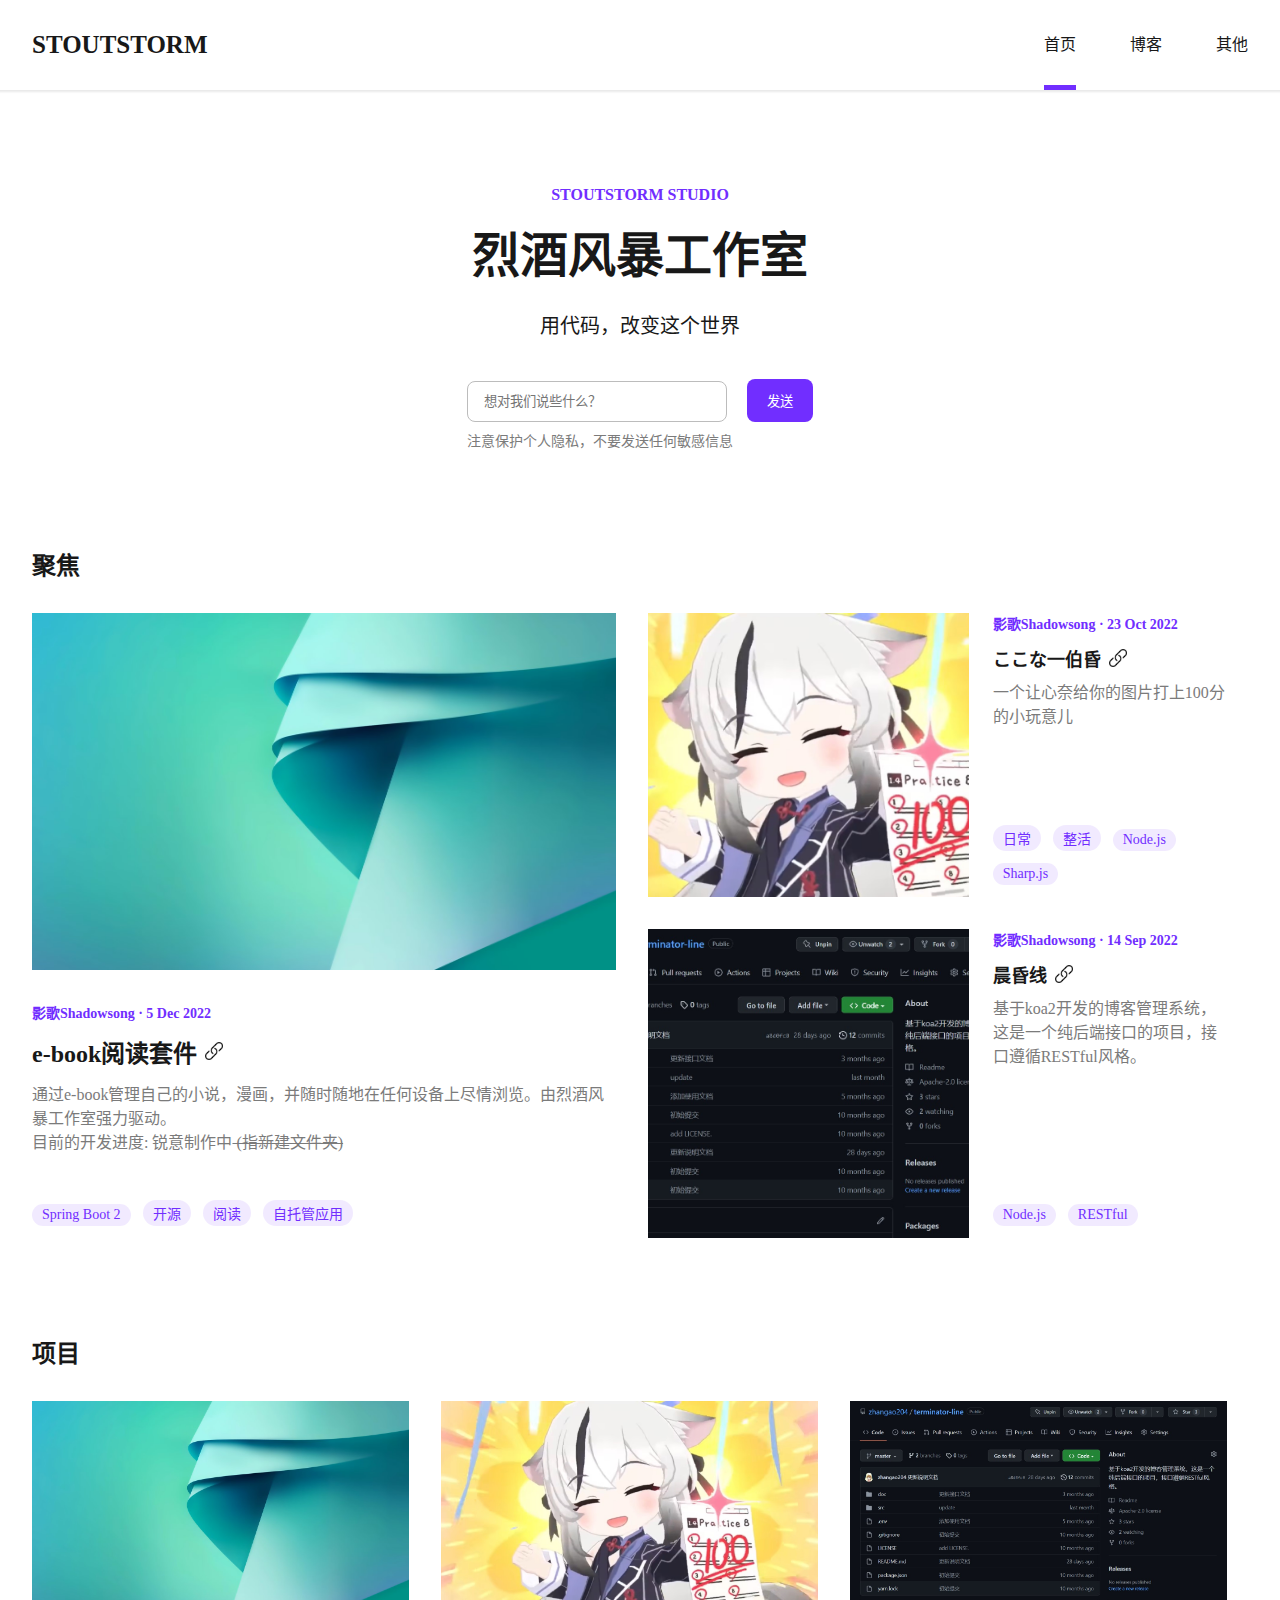
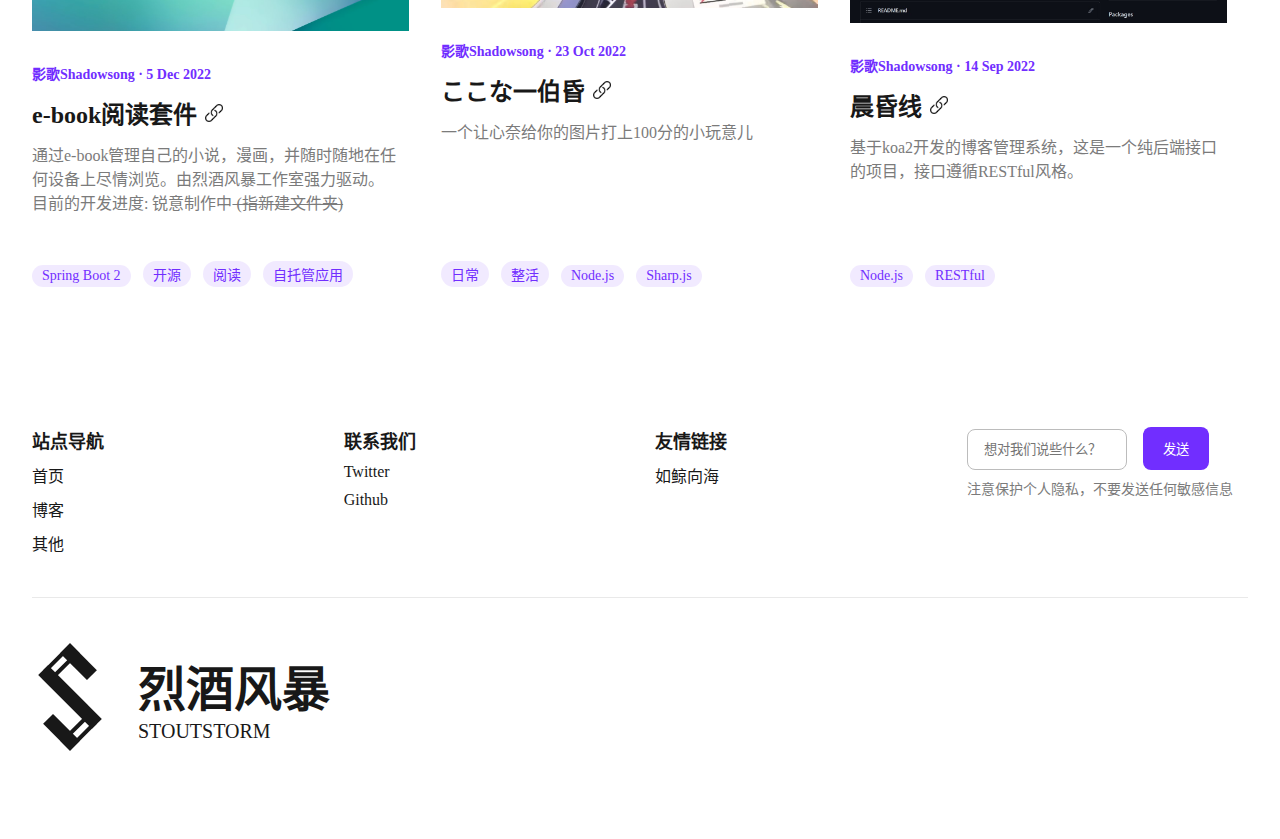
==== index.html @ 9c3f08f2 "修改文案" ====
<!DOCTYPE html>
<html lang="zh-CN">

<head>
    <meta charset="UTF-8">
    <meta http-equiv="X-UA-Compatible" content="IE=edge">
    <meta name="viewport" content="width=device-width, initial-scale=1.0">
    <title>烈酒风暴 | STOUTSTORM</title>
    <link rel="shortcut icon" href="./public/favicon.ico" type="image/x-icon">
    <link rel="stylesheet" href="./css//base.css">
    <link rel="stylesheet" href="./css/indexStyle.css">
    <link rel="stylesheet" href="./css/logo.css">
    <link rel="stylesheet" href="./css/ad.css">
</head>

<body>
    <nav class="nav">
        <div class="nav-content">
            <div class="nav-content-logo">
                STOUTSTORM
            </div>
            <button class="menu-button" onclick="setMenu()"></button>
            <div class="nav-content-menu">
                <a class="nav-content-menu-item active" href="#">首页</a>
                <a class="nav-content-menu-item" href="#">博客</a>
                <a class="nav-content-menu-item" href="#">其他</a>
            </div>
        </div>
    </nav>

    <div class="main-content">
        <div class="head">
            <div class="head-content">
                <h5 class="head-content-part">STOUTSTORM STUDIO</h5>
                <h2 class="head-content-title">烈酒风暴工作室</h2>
                <p class="head-content-summary">
                    用代码，改变这个世界
                </p>
                <div class="head-content-form">
                    <div class="head-content-form-input">
                        <input type="text" placeholder="想对我们说些什么？">
                        <button>发送</button>
                    </div>
                    <p class="head-content-form-tip">
                        注意保护个人隐私，不要发送任何敏感信息
                    </p>
                </div>
            </div>
        </div>

        <div class="moment">
            <h3 class="main-content-title">聚焦</h3>
            <div class="moment-content">
                <div class="moment-content-focus">
                    <div class="moment-content-focus-img img-hover">
                        <img src="./public/images/default.jpg" alt="">
                    </div>
                    <div class="moment-content-focus-date">
                        影歌Shadowsong · 5 Dec 2022
                    </div>
                    <a href="https://github.com/stoutstorm/e-book" target="_blank" class="extra-link">
                        <h4 class="moment-content-focus-title">
                            e-book阅读套件
                        </h4>
                    </a>
                    <p class="moment-content-focus-summary">
                        通过e-book管理自己的小说，漫画，并随时随地在任何设备上尽情浏览。由烈酒风暴工作室强力驱动。
                        <br>
                        目前的开发进度: 锐意制作中<del> (指新建文件夹) </del>
                    </p>
                    <div class="tags">
                        <span class="tag-item">Spring Boot 2</span>
                        <span class="tag-item">开源</span>
                        <span class="tag-item">阅读</span>
                        <span class="tag-item">自托管应用</span>
                    </div>
                </div>

                <div class="moment-content-other">
                    <div class="moment-content-other-img img-hover">
                        <img src="./public/images/focus-2.jpg" alt="">
                    </div>
                    <div class="moment-content-other-info">
                        <div class="moment-content-other-date">
                            影歌Shadowsong · 23 Oct 2022
                        </div>
                        <a href="https://github.com/zhangao204/kokona100" target="_blank" class="extra-link">
                            <h4 class="moment-content-other-title">
                                ここな一伯昏
                            </h4>
                        </a>
                        <p class="moment-content-other-summary">
                            一个让心奈给你的图片打上100分的小玩意儿
                        </p>
                        <div class="tags">
                            <span class="tag-item">日常</span>
                            <span class="tag-item">整活</span>
                            <span class="tag-item">Node.js</span>
                            <span class="tag-item">Sharp.js</span>
                        </div>
                    </div>
                </div>

                <div class="moment-content-other">
                    <div class="moment-content-other-img img-hover">
                        <img src="./public/images/tl.jpg" alt="">
                    </div>
                    <div class="moment-content-other-info">
                        <div class="moment-content-other-date">
                            影歌Shadowsong · 14 Sep 2022
                        </div>
                        <a href="https://github.com/zhangao204/terminator-line" target="_blank" class="extra-link">
                            <h4 class="moment-content-other-title">
                                晨昏线
                            </h4>
                        </a>
                        <p class="moment-content-other-summary">
                            基于koa2开发的博客管理系统，这是一个纯后端接口的项目，接口遵循RESTful风格。
                        </p>
                        <div class="tags">
                            <span class="tag-item">Node.js</span>
                            <span class="tag-item">RESTful</span>
                        </div>
                    </div>
                </div>
            </div>
        </div>

        <!-- PROJECT -->
        <div class="project">
            <h3 class="main-content-title">项目</h3>
            <div class="project-content">
                <div class="project-content-item">
                    <div class="project-content-item-img img-hover">
                        <img src="./public/images/default.jpg" alt="">
                    </div>
                    <div class="project-content-item-date">
                        影歌Shadowsong · 5 Dec 2022
                    </div>
                    <a href="https://github.com/stoutstorm/e-book" target="_blank" class="extra-link">
                        <h4 class="project-content-item-title">
                            e-book阅读套件
                        </h4>
                    </a>
                    <p class="project-content-item-summary">
                        通过e-book管理自己的小说，漫画，并随时随地在任何设备上尽情浏览。由烈酒风暴工作室强力驱动。
                        <br>
                        目前的开发进度: 锐意制作中<del> (指新建文件夹) </del>
                    </p>
                    <div class="tags">
                        <span class="tag-item">Spring Boot 2</span>
                        <span class="tag-item">开源</span>
                        <span class="tag-item">阅读</span>
                        <span class="tag-item">自托管应用</span>
                    </div>
                </div>
                <div class="project-content-item">
                    <div class="project-content-item-img img-hover">
                        <img src="./public/images/focus-2.jpg" alt="">
                    </div>
                    <div class="project-content-item-date">
                        影歌Shadowsong · 23 Oct 2022
                    </div>
                    <a href="https://github.com/zhangao204/kokona100" target="_blank" class="extra-link">
                        <h4 class="project-content-item-title">
                            ここな一伯昏
                        </h4>
                    </a>
                    <p class="project-content-item-summary">
                        一个让心奈给你的图片打上100分的小玩意儿
                    </p>
                    <div class="tags">
                        <span class="tag-item">日常</span>
                        <span class="tag-item">整活</span>
                        <span class="tag-item">Node.js</span>
                        <span class="tag-item">Sharp.js</span>
                    </div>
                </div>
                <div class="project-content-item">
                    <div class="project-content-item-img img-hover">
                        <img src="./public/images/tl.jpg" alt="">
                    </div>
                    <div class="project-content-item-date">
                        影歌Shadowsong · 14 Sep 2022
                    </div>
                    <a href="https://github.com/zhangao204/terminator-line" target="_blank" class="extra-link">
                        <h4 class="project-content-item-title">
                            晨昏线
                        </h4>
                    </a>
                    <p class="project-content-item-summary">
                        基于koa2开发的博客管理系统，这是一个纯后端接口的项目，接口遵循RESTful风格。
                    </p>
                    <div class="tags">
                        <span class="tag-item">Node.js</span>
                        <span class="tag-item">RESTful</span>
                    </div>
                </div>
            </div>
        </div>

        <!-- FOOTER -->
        <div class="footer">
            <div class="footer-content">
                <div class="footer-content-nav">
                    <div class="footer-content-nav-item">
                        <h5 class="footer-content-nav-item-title">站点导航</h5>
                        <a href="#" class="footer-content-nav-item-link">
                            首页
                        </a>
                        <a href="#" class="footer-content-nav-item-link">
                            博客
                        </a>
                        <a href="#" class="footer-content-nav-item-link">
                            其他
                        </a>
                    </div>

                    <div class="footer-content-nav-item">
                        <h5 class="footer-content-nav-item-title">联系我们</h5>
                        <a href="#" class="footer-content-nav-item-link">
                            Twitter
                        </a>
                        <a href="#" class="footer-content-nav-item-link">
                            Github
                        </a>
                    </div>

                    <div class="footer-content-nav-item">
                        <h5 class="footer-content-nav-item-title">友情链接</h5>
                        <a href="https://user.qzone.qq.com/1874550251?source=namecardhoverqzone" target="_blank"
                            class="footer-content-nav-item-link">
                            如鲸向海
                        </a>
                    </div>

                    <div class="footer-content-nav-item">
                        <div class="footer-content-form">
                            <div class="footer-content-form-input">
                                <input type="text" placeholder="想对我们说些什么？">
                                <button>发送</button>
                            </div>
                            <p class="footer-content-form-tip">
                                注意保护个人隐私，不要发送任何敏感信息
                            </p>
                        </div>
                    </div>

                </div>
                <div class="footer-content-line"></div>
                <div class="footer-content-info">
                    <div class="footer-content-info-organization">
                        <div class="stoutstorm-logo">
                            <div class="stoutstorm-logo-part"></div>
                            <div class="stoutstorm-logo-part"></div>
                            <div class="stoutstorm-logo-part"></div>
                            <div class="stoutstorm-logo-part"></div>
                            <div class="stoutstorm-logo-part"></div>
                        </div>
                        <div class="footer-content-info-organization-info">
                            <h3 class="footer-content-info-organization-info-title">烈酒风暴</h3>
                            <p class="footer-content-info-organization-info-title-en">STOUTSTORM</p>
                        </div>
                    </div>
                    <div class="footer-content-info-contact">

                    </div>
                </div>
            </div>
        </div>
    </div>

    <script src="./js/indexJS.js"></script>
</body>

</html>
---- css/base.css ----
:root {
    --nav-background-color: white;

    --main-color: #712EFF;
    --main-color-alpha: rgba(113, 46, 255, 0.1);

    --text-color: #181818;
    --minor-text-color: #7B7B7B;

    --border-color: #BCBCBC;

    --img-background: #D6D6D6;
}

:root {
    /* ===== */
    --L-head-font-size: 48px;
    --S-head-font-size: 20px;
    --L-title-font-size: 24px;
    --M-title-font-size: 18px;
    --M-font-size: 16px;
    --S-font-size: 14px;

    /* ===== */
    --page-max-width: 1280px;
    --L-box-distances: 96px;
    --M-box-distances: 32px;
    --S-box-distances: 8px;
}

* {
    margin: 0;
    padding: 0;
    box-sizing: border-box;
}

a {
    display: inline-block;
    text-decoration: none;
    color: var(--text-color);
}

.active {
    border-bottom: 5px solid var(--main-color);
}

.main-content {
    margin: auto;
    max-width: var(--page-max-width);
    padding: 0 var(--M-box-distances);
}

.main-content-title {
    color: var(--text-color);
    font-size: var(--L-title-font-size);
    margin-bottom: var(--M-box-distances);
}

.main-content>div {
    margin-bottom: var(--L-box-distances);
}

@media screen and (max-width: 600px) {
    :root {
        /* ===== */
        --L-head-font-size: 34px;
        --S-head-font-size: 18px;
        --L-title-font-size: 20px;
        --M-title-font-size: 18px;
        --M-font-size: 16px;
        --S-font-size: 14px;

        /* ===== */
        --page-max-width: 1280px;
        --L-box-distances: 86px;
        --M-box-distances: 24px;
        --S-box-distances: 8px;
    }
}
---- css/indexStyle.css ----
.nav {
    height: 90px;
    color: var(--text-color);
    box-shadow: 0 0 2px 2px #e9e9e9;
    background-color: var(--nav-background-color);
}

.nav-content {
    margin: auto;
    padding: 0 var(--M-box-distances);
    max-width: var(--page-max-width);
    height: 90px;
    line-height: 90px;
    display: flex;
    justify-content: space-between;
    align-items: center;
}

.nav-content-logo {
    font-size: 25px;
    font-weight: bold;
}

.nav-content-menu-item {
    height: 90px;
    font-size: 16px;
    margin-left: 50px;
}


.menu-button {
    display: none;

    /*  */
    width: 30px;
    height: 30px;
    background-color: rgba(0, 0, 0, 0);
    background-image: url('../../public/menu.png');
    background-size: 100%;
    border: none;
}

@media screen and (max-width: 600px) {
    .nav-content-menu {
        width: 100vw;
        height: 100vh;
        position: fixed;
        z-index: 9999;
        top: 90px;
        left: 0;
        border-top: 1px solid var(--border-color);
        background-color: white;
    }

    .nav-content-menu-item {
        display: block;
        text-align: center;
        margin: 0;
        border: none;
        font-weight: bold;
    }

    .menu-button {
        display: block;
    }
}

/* === head === */
.head {
    padding-top: var(--L-box-distances);
}

.head-content {
    display: flex;
    flex-direction: column;
    align-items: center;
}

.head-content-part {
    color: var(--main-color);
    font-size: var(--M-font-size);
}

.head-content-title {
    margin: 12px 0 24px 0;
    color: var(--text-color);
    font-size: var(--L-head-font-size);
}

.head-content-summary {
    max-width: 768px;
    margin-bottom: 40px;
    text-align: center;
    color: var(--text-color);
    font-size: var(--S-head-font-size);
}

.head-content-form {
    font-size: var(--M-font-size);
}

.head-content-form input {
    width: 260px;
    margin: 0 16px 8px 0;
    border: 1px solid var(--border-color);
    border-radius: 8px;
    padding: 12px 16px;
}

.head-content-form button {
    padding: 12px 20px;
    border: none;
    border-radius: 8px;
    color: white;
    background-color: var(--main-color);
}

.head-content-form-tip {
    color: var(--minor-text-color);
    font-size: var(--S-font-size);
}

@media screen and (max-width: 600px) {
    .head-content-form input {
        width: 210px;
    }
}

/* === main content === */
.tags {
    position: absolute;
    left: 0;
    bottom: 0;
    padding-bottom: 0;
}

.tag-item {
    display: inline-block;
    margin: 0 8px 12px 0;
    padding: 3px 10px;
    border-radius: 50px;
    color: var(--main-color);
    font-size: var(--S-font-size);
    white-space: nowrap;
    background-color: var(--main-color-alpha);
}

.img-hover {
    overflow: hidden;
}

.img-hover img {
    transition: 0.3s;
}

.img-hover:hover img {
    transform: scale(1.1);
}

.extra-link {
    position: relative;
}

.extra-link::after {
    content: '';
    position: absolute;
    top: 35%;
    right: 0;
    width: 18px;
    height: 18px;
    background-image: url('../../public/link.png');
    background-size: 100%;
}

.extra-link:hover {
    text-decoration: underline;
}

/* === moment === */
.moment-content {
    display: grid;
    grid-template-columns: repeat(2, 48%);
    grid-gap: var(--M-box-distances);
}

.moment-content-focus {
    position: relative;
    grid-row-end: span 2;
}

.moment-content-focus-img {
    font-size: 0;
    background-color: var(--img-background);
}

.moment-content-focus-img img {
    width: 100%;
    height: 100%;
    object-fit: cover;
}

.moment-content-focus-date {
    margin-top: var(--M-box-distances);
    font-weight: bold;
    color: var(--main-color);
    font-size: var(--S-font-size);
}

.moment-content-focus-title {
    padding-right: 26px;
    margin: 12px 0;
    color: var(--text-color);
    font-size: var(--L-title-font-size);
}

.moment-content-focus-summary {
    margin-bottom: 85px;
    color: var(--minor-text-color);
    font-size: var(--M-font-size);
}

/* === */

.moment-content-other {
    display: flex;
}

.moment-content-other-img {
    width: 55%;
    flex-shrink: 0;
    margin-right: 24px;
    background-color: var(--img-background);
}

.moment-content-other-img img {
    width: 100%;
    height: 100%;
    object-fit: cover;
}

.moment-content-other-info {
    position: relative;
}

.moment-content-other-date {
    font-weight: bold;
    color: var(--main-color);
    font-size: var(--S-font-size);

}

.moment-content-other-title {
    padding-right: 26px;
    margin: 12px 0 8px 0;
    color: var(--text-color);
    font-size: var(--M-title-font-size);
}

.moment-content-other-summary {
    margin-bottom: 85px;
    color: var(--minor-text-color);
    font-size: var(--M-font-size);
}

@media screen and (max-width: 600px) {
    .moment-content {
        grid-template-columns: 1fr;
    }

    .moment-content-focus {
        grid-row-end: none;
    }

    .moment-content-other-img {
        width: 40%;
    }
}

/* === project === */
.project {
    padding-bottom: var(--M-box-distances);
}

.project-content {
    display: grid;
    grid-template-columns: repeat(3, 31%);
    grid-gap: var(--M-box-distances);
}

.project-content-item {
    position: relative;
}

.project-content-item-img {
    font-size: 0;
    background-color: var(--img-background);
}

.project-content-item-img img {
    width: 100%;
    height: 100%;
    object-fit: cover;
}

.project-content-item-date {
    margin-top: var(--M-box-distances);
    font-weight: bold;
    color: var(--main-color);
    font-size: var(--S-font-size);
}

.project-content-item-title {
    padding-right: 26px;
    margin: 12px 0;
    color: var(--text-color);
    font-size: var(--L-title-font-size);
}

.project-content-item-summary {
    margin-bottom: 85px;
    color: var(--minor-text-color);
    font-size: var(--M-font-size);
}

@media screen and (max-width: 600px) {
    .project-content {
        grid-template-columns: 1fr;
    }
}

/* === footer === */
.footer-content {
    color: var(--text-color);
}

.footer-content-nav {
    display: grid;
    grid-template-columns: repeat(4, 23%);
    grid-gap: var(--M-box-distances);
}

.footer-content-nav-item-title {
    margin-bottom: 10px;
    font-size: var(--M-title-font-size);
}

.footer-content-nav-item-link {
    display: block;
    margin-bottom: 10px;
    cursor: pointer;
    font-size: var(--M-font-size);
}

.footer-content-nav-item-link:hover {
    text-decoration: underline;
}

.footer-content-form {
    font-size: var(--M-font-size);
}

.footer-content-form input {
    width: 160px;
    margin: 0 12px 8px 0;
    border: 1px solid var(--border-color);
    border-radius: 8px;
    padding: 12px 16px;
}

.footer-content-form button {
    padding: 12px 20px;
    border: none;
    border-radius: 8px;
    color: white;
    background-color: var(--main-color);
}

.footer-content-form-tip {
    color: var(--minor-text-color);
    font-size: var(--S-font-size);
}

.footer-content-line {
    width: 100%;
    height: 1px;
    margin: var(--M-box-distances) 0;
    background-color: #e9e9e9;
}

.footer-content-info {
    padding-top: 20px;
}

.footer-content-info-organization {
    display: flex;
    align-items: center;
}

.footer-content-info-organization-info-title {
    font-size: var(--L-head-font-size);
}

.footer-content-info-organization-info-title-en {
    font-size: var(--S-head-font-size);
}

@media screen and (max-width: 600px) {
    .footer-content-nav {
        grid-template-columns: 1fr;
    }
}

@media screen and (min-width: 600px) and (max-width: 930px) {
    .footer-content-nav {
        grid-template-columns: 1fr 1fr;
    }
}
---- css/logo.css ----
:root {
    --logo-size: 76px;
    --line-weight: 14px;
    --border-width: 4px;
}

.stoutstorm-logo {
    margin-right: 30px;
    position: relative;
    width: var(--logo-size);
    height: var(--logo-size);
    transform: rotateZ(45deg);
}

.stoutstorm-logo-part {
    position: absolute;
    background-color: var(--text-color);
    height: var(--line-weight);
}

.stoutstorm-logo-part:nth-child(1) {
    width: 50%;
}

.stoutstorm-logo-part:nth-child(2) {
    width: var(--line-weight);
    height: 50%;
    background-color: rgba(0, 0, 0, 0);
    border: var(--border-width) solid var(--text-color);
}

.stoutstorm-logo-part:nth-child(3) {
    width: 100%;
    top: calc(50% - 7px);
}

.stoutstorm-logo-part:nth-child(4) {
    top: 50%;
    right: 0;
    width: var(--line-weight);
    height: 50%;
    background-color: rgba(0, 0, 0, 0);
    border: var(--border-width) solid var(--text-color);
}

.stoutstorm-logo-part:nth-child(5) {
    bottom: 0;
    right: 0;
    width: 50%;
}
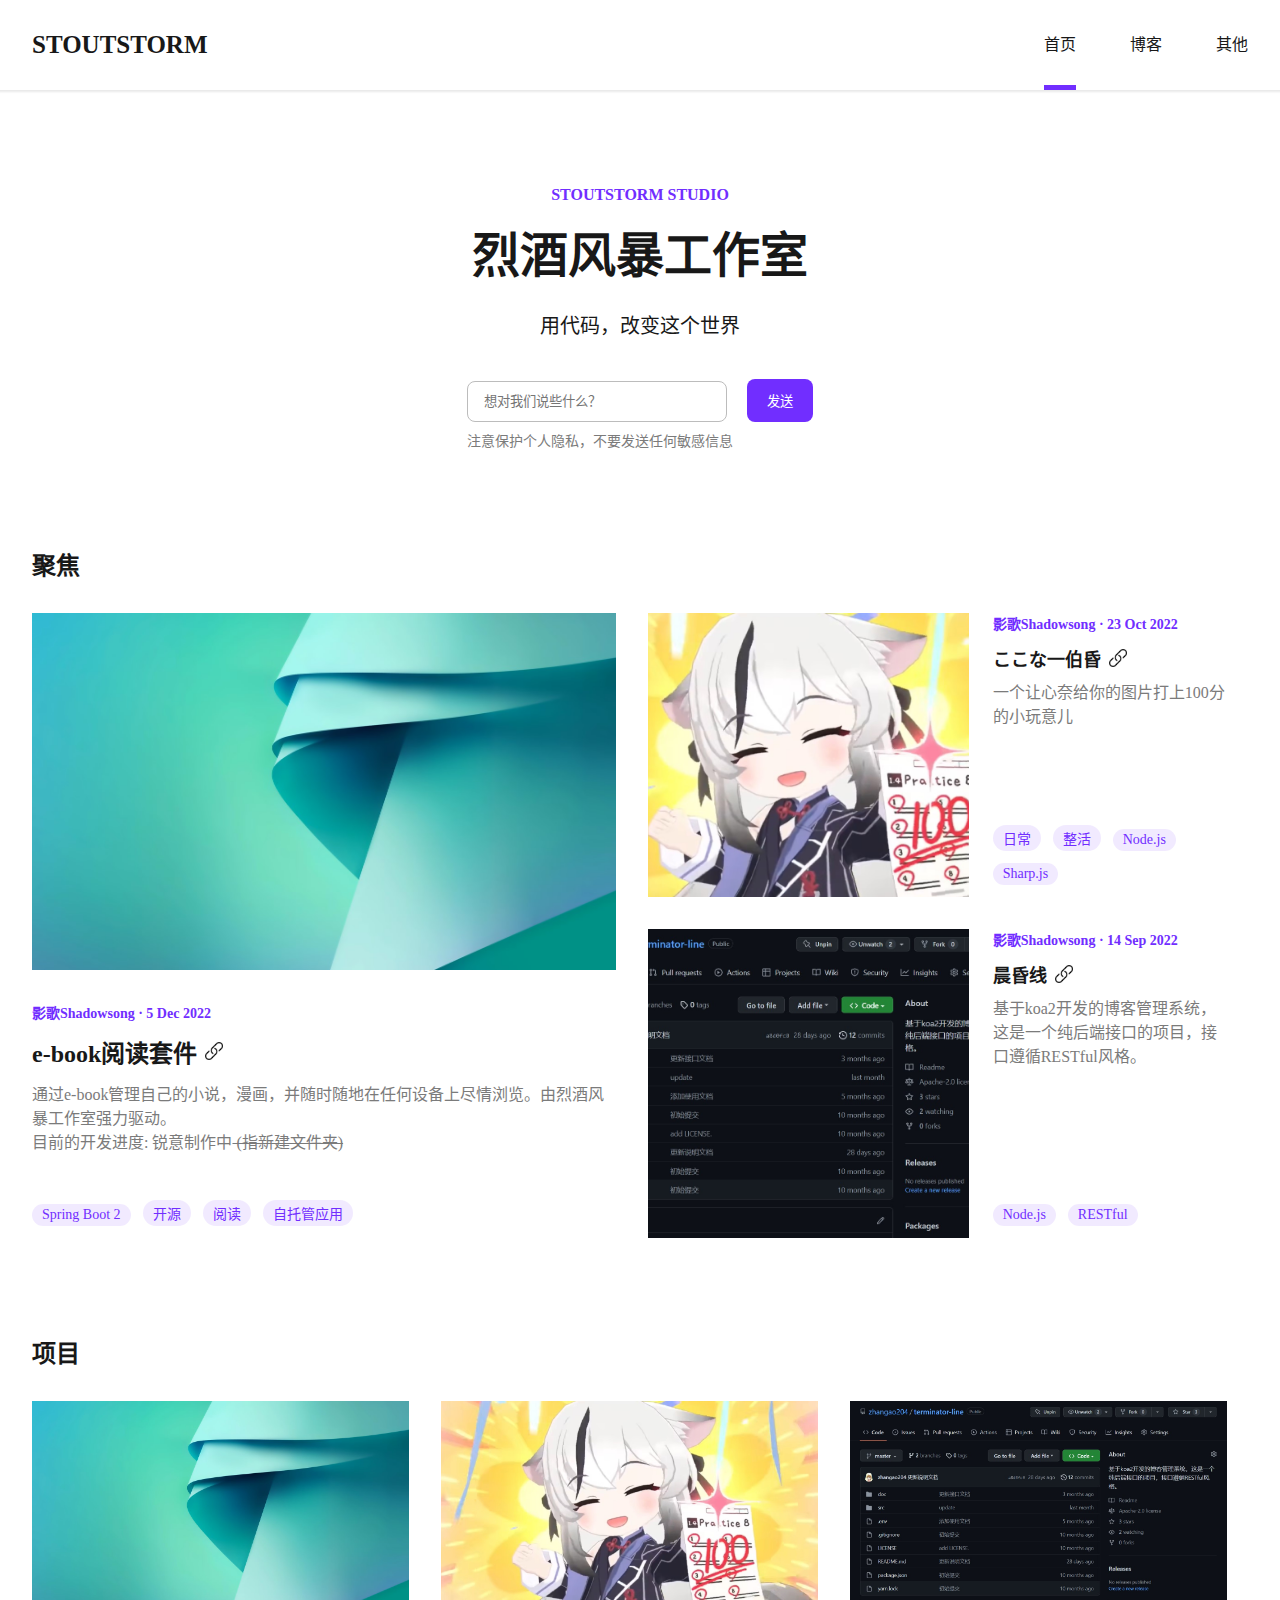
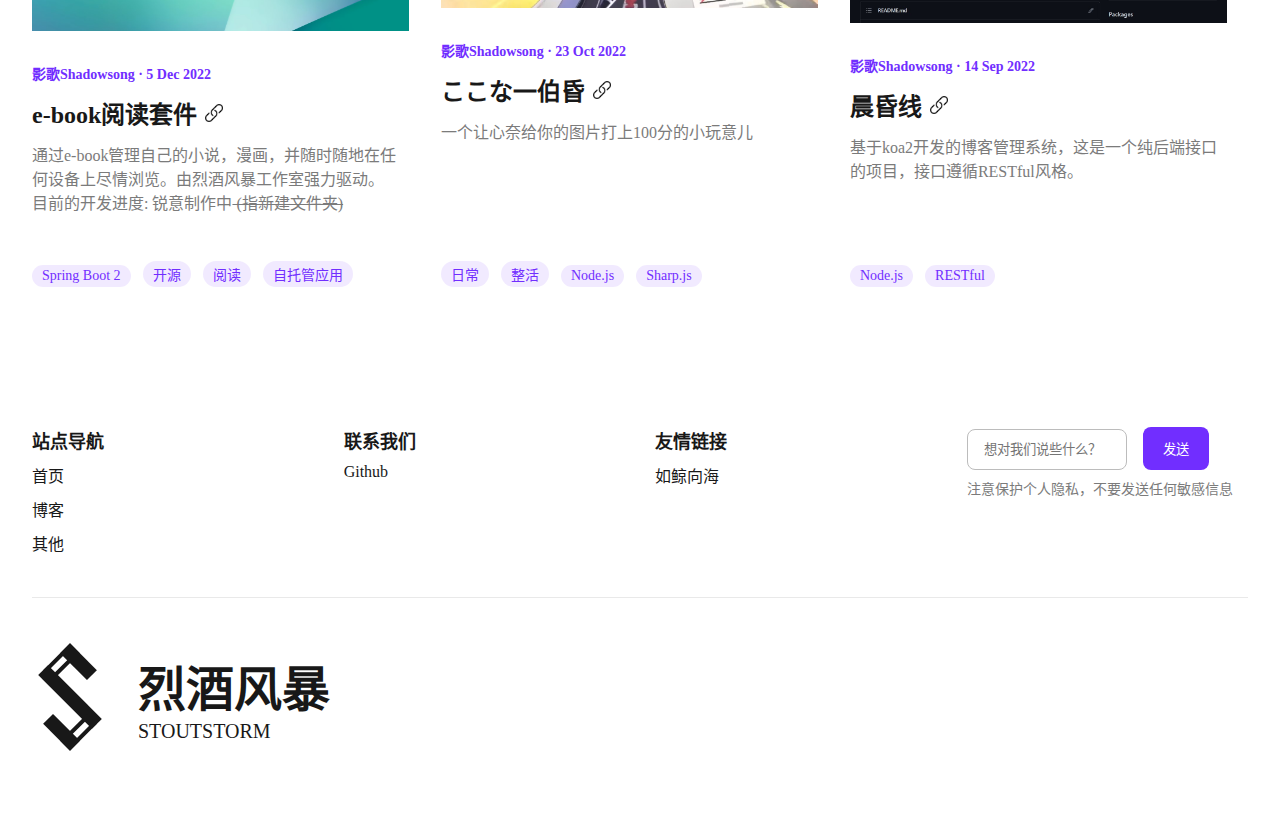
==== commit b7cb9f40: "更新联系链接" ====
--- a/index.html
+++ b/index.html
@@ -7,9 +7,9 @@
     <meta name="viewport" content="width=device-width, initial-scale=1.0">
     <title>烈酒风暴 | STOUTSTORM</title>
     <link rel="shortcut icon" href="./public/favicon.ico" type="image/x-icon">
+    <link rel="stylesheet" href="./css/logo.css">
     <link rel="stylesheet" href="./css//base.css">
     <link rel="stylesheet" href="./css/indexStyle.css">
-    <link rel="stylesheet" href="./css/logo.css">
     <link rel="stylesheet" href="./css/ad.css">
 </head>
 
@@ -218,10 +218,7 @@
 
                     <div class="footer-content-nav-item">
                         <h5 class="footer-content-nav-item-title">联系我们</h5>
-                        <a href="#" class="footer-content-nav-item-link">
-                            Twitter
-                        </a>
-                        <a href="#" class="footer-content-nav-item-link">
+                        <a href="https://github.com/stoutstorm" target="_blank" class="footer-content-nav-item-link">
                             Github
                         </a>
                     </div>
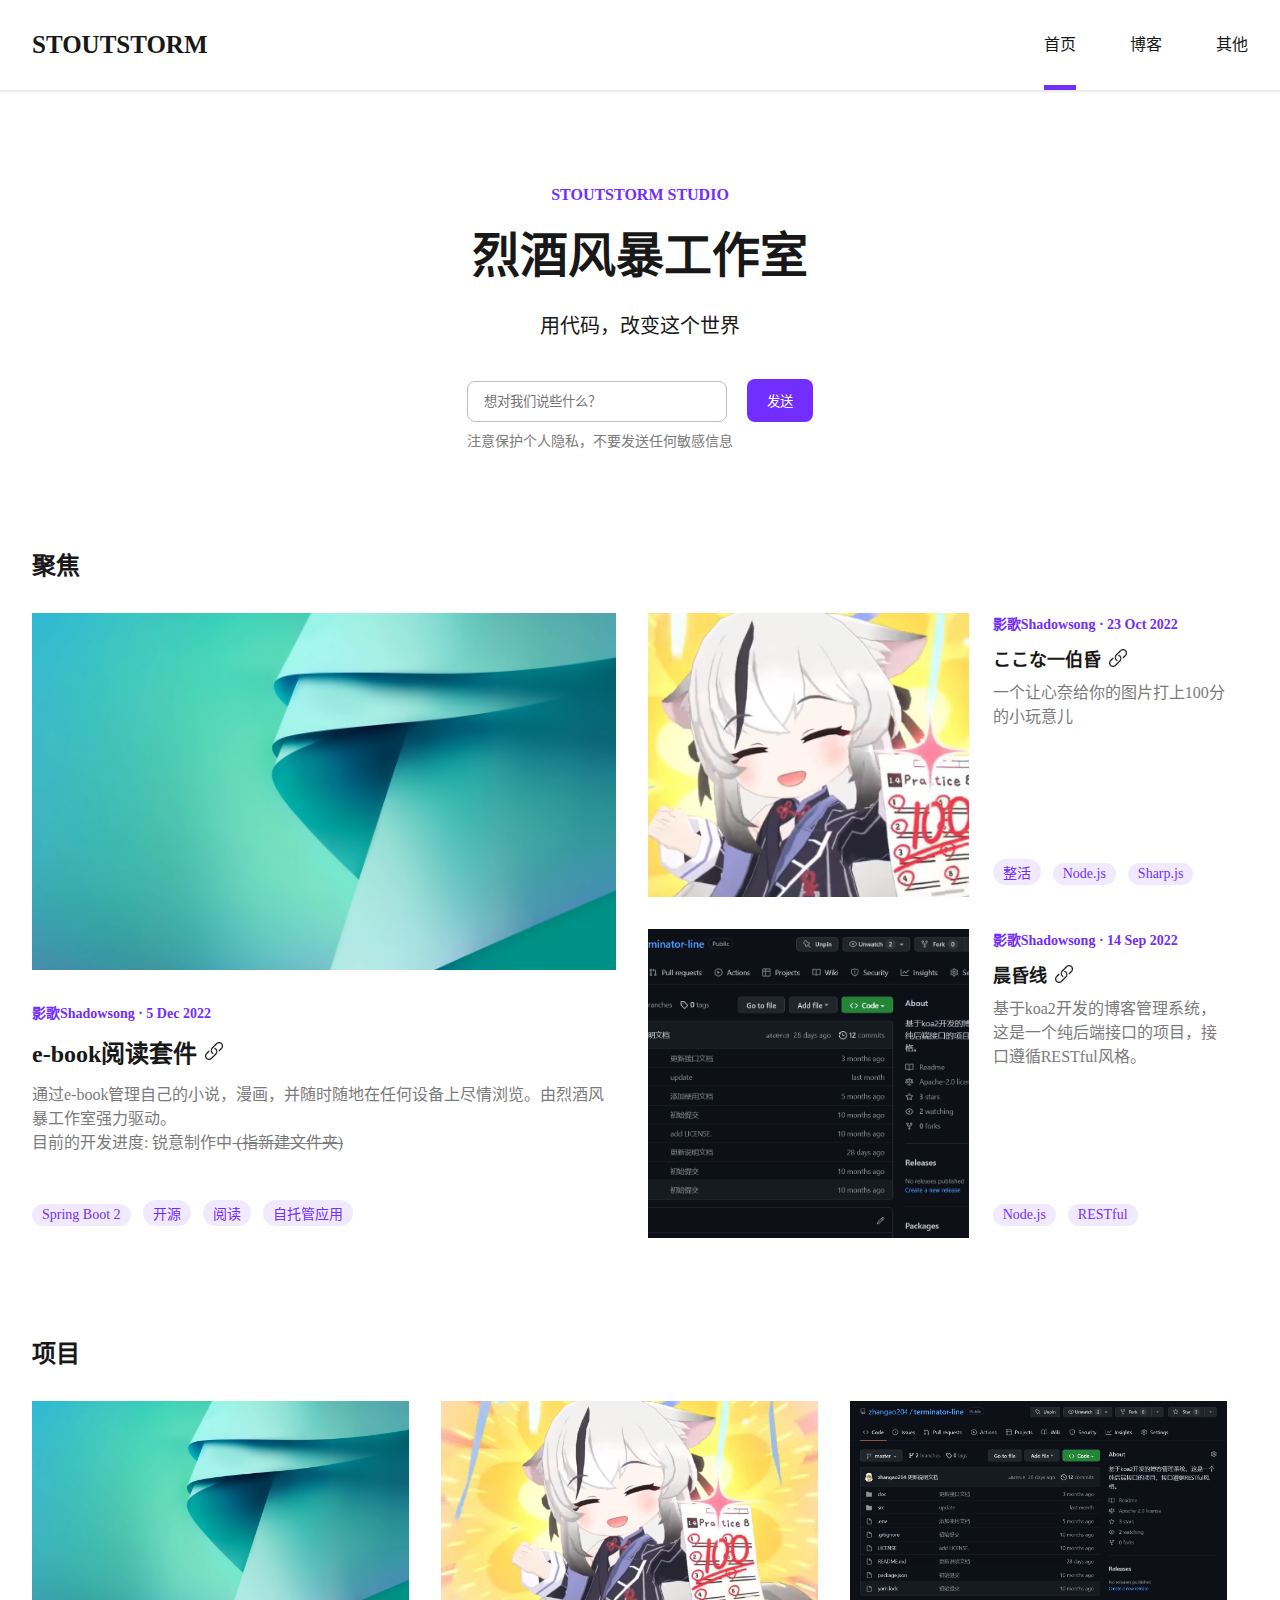
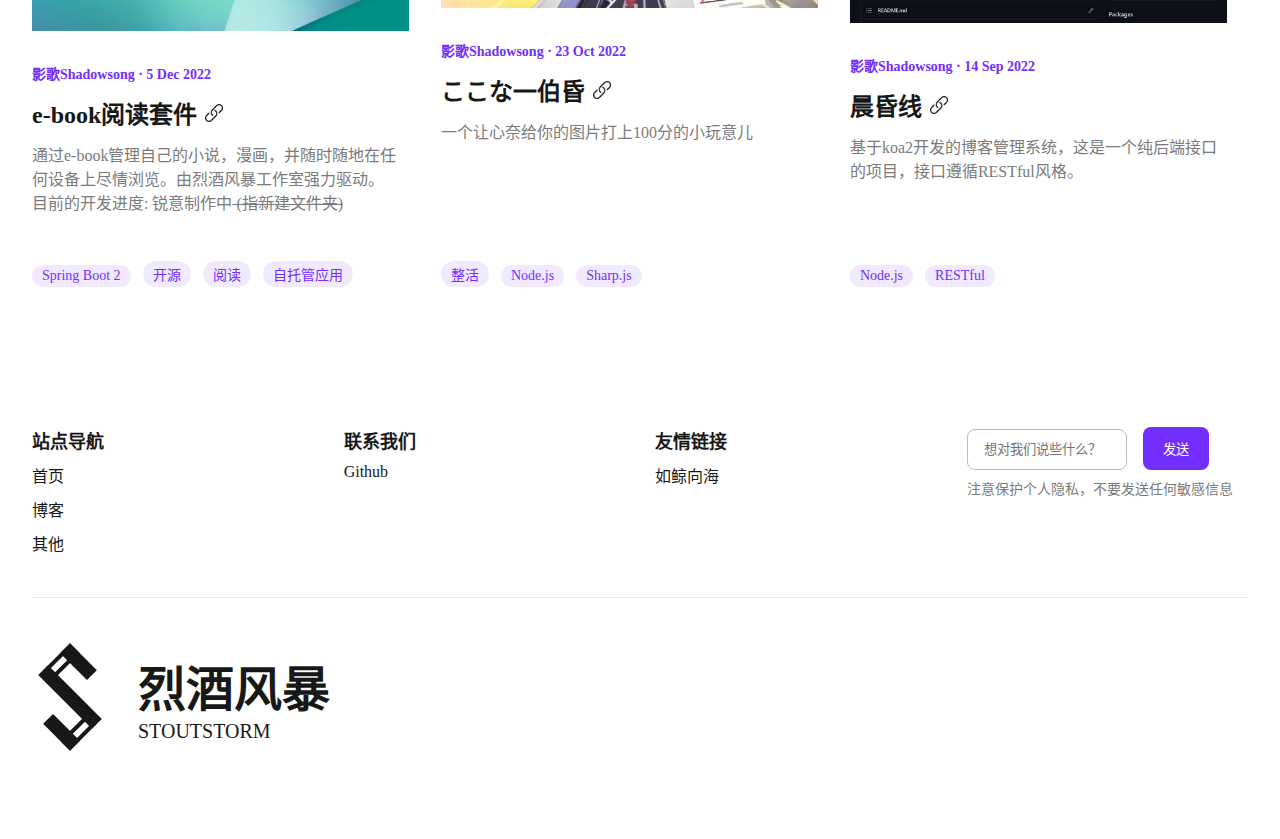
==== commit 71655976: "update" ====
--- a/index.html
+++ b/index.html
@@ -93,7 +93,6 @@
                             一个让心奈给你的图片打上100分的小玩意儿
                         </p>
                         <div class="tags">
-                            <span class="tag-item">日常</span>
                             <span class="tag-item">整活</span>
                             <span class="tag-item">Node.js</span>
                             <span class="tag-item">Sharp.js</span>
@@ -170,7 +169,6 @@
                         一个让心奈给你的图片打上100分的小玩意儿
                     </p>
                     <div class="tags">
-                        <span class="tag-item">日常</span>
                         <span class="tag-item">整活</span>
                         <span class="tag-item">Node.js</span>
                         <span class="tag-item">Sharp.js</span>
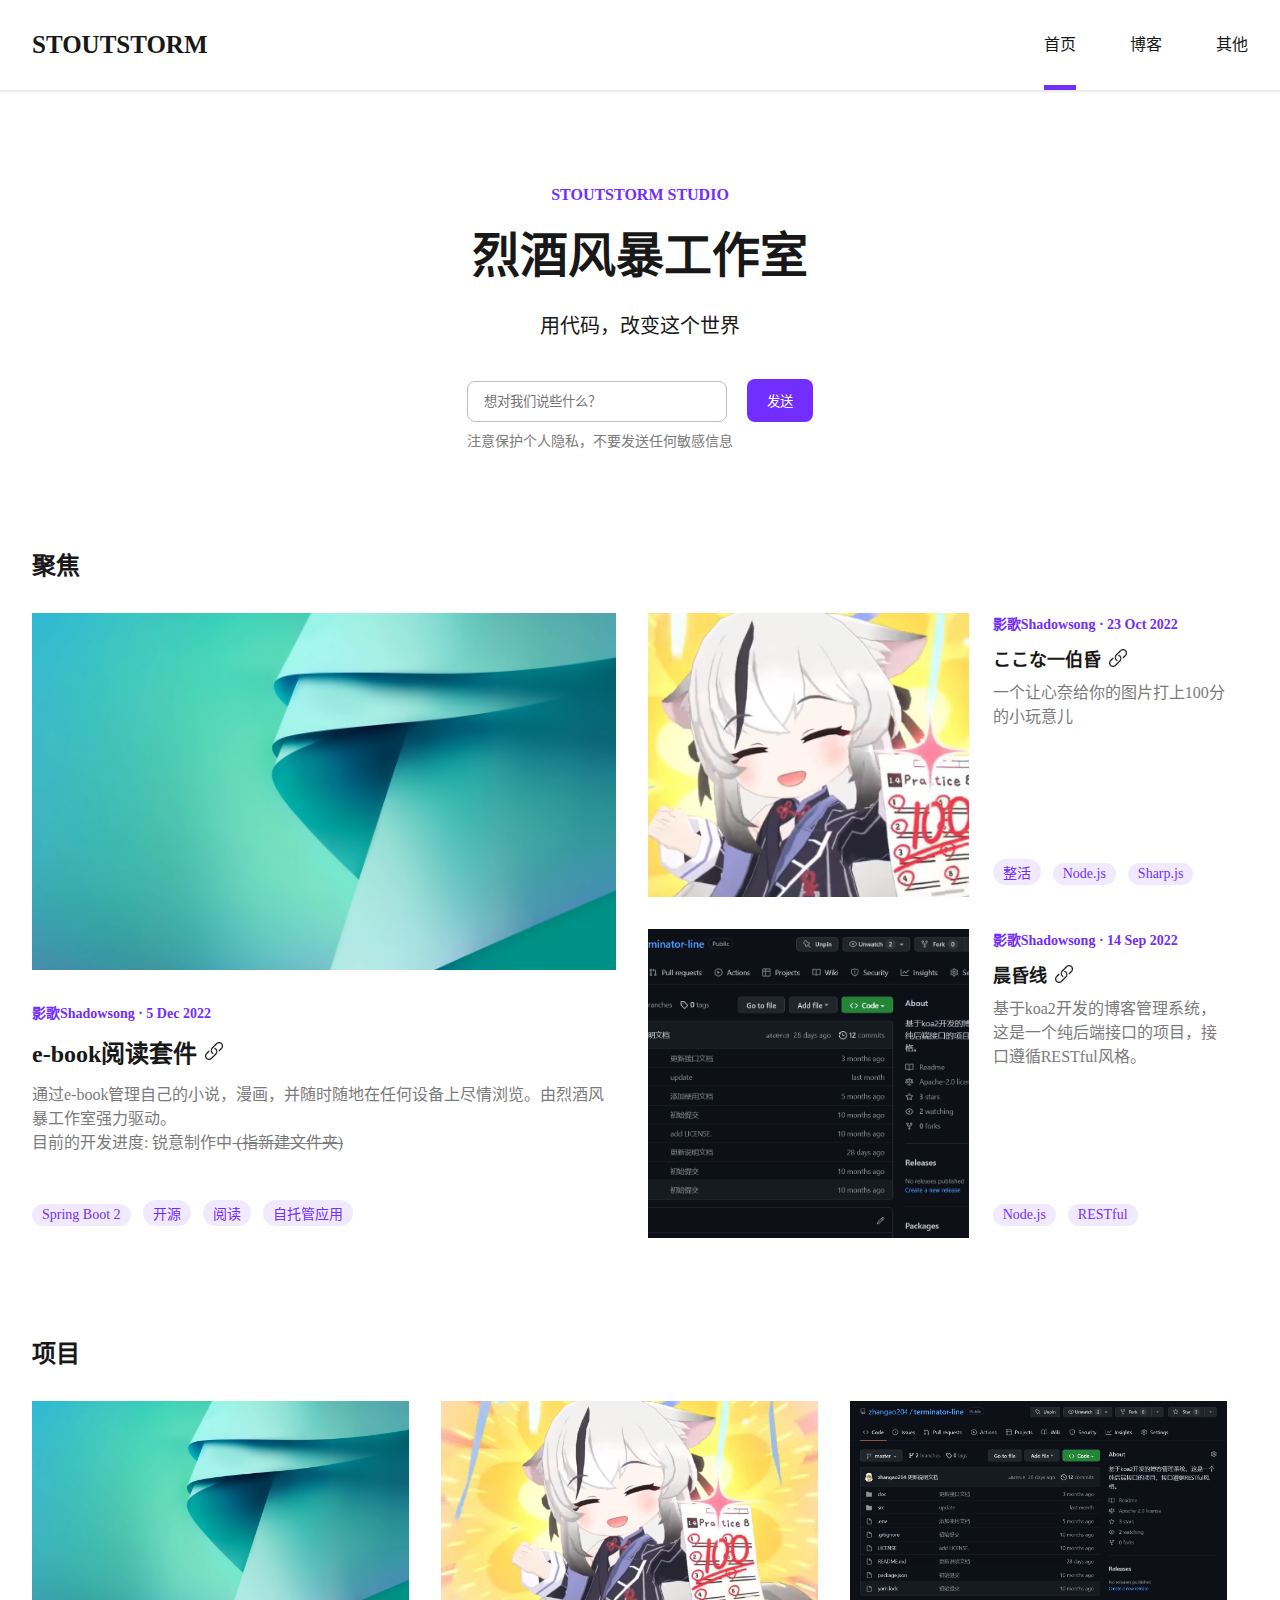
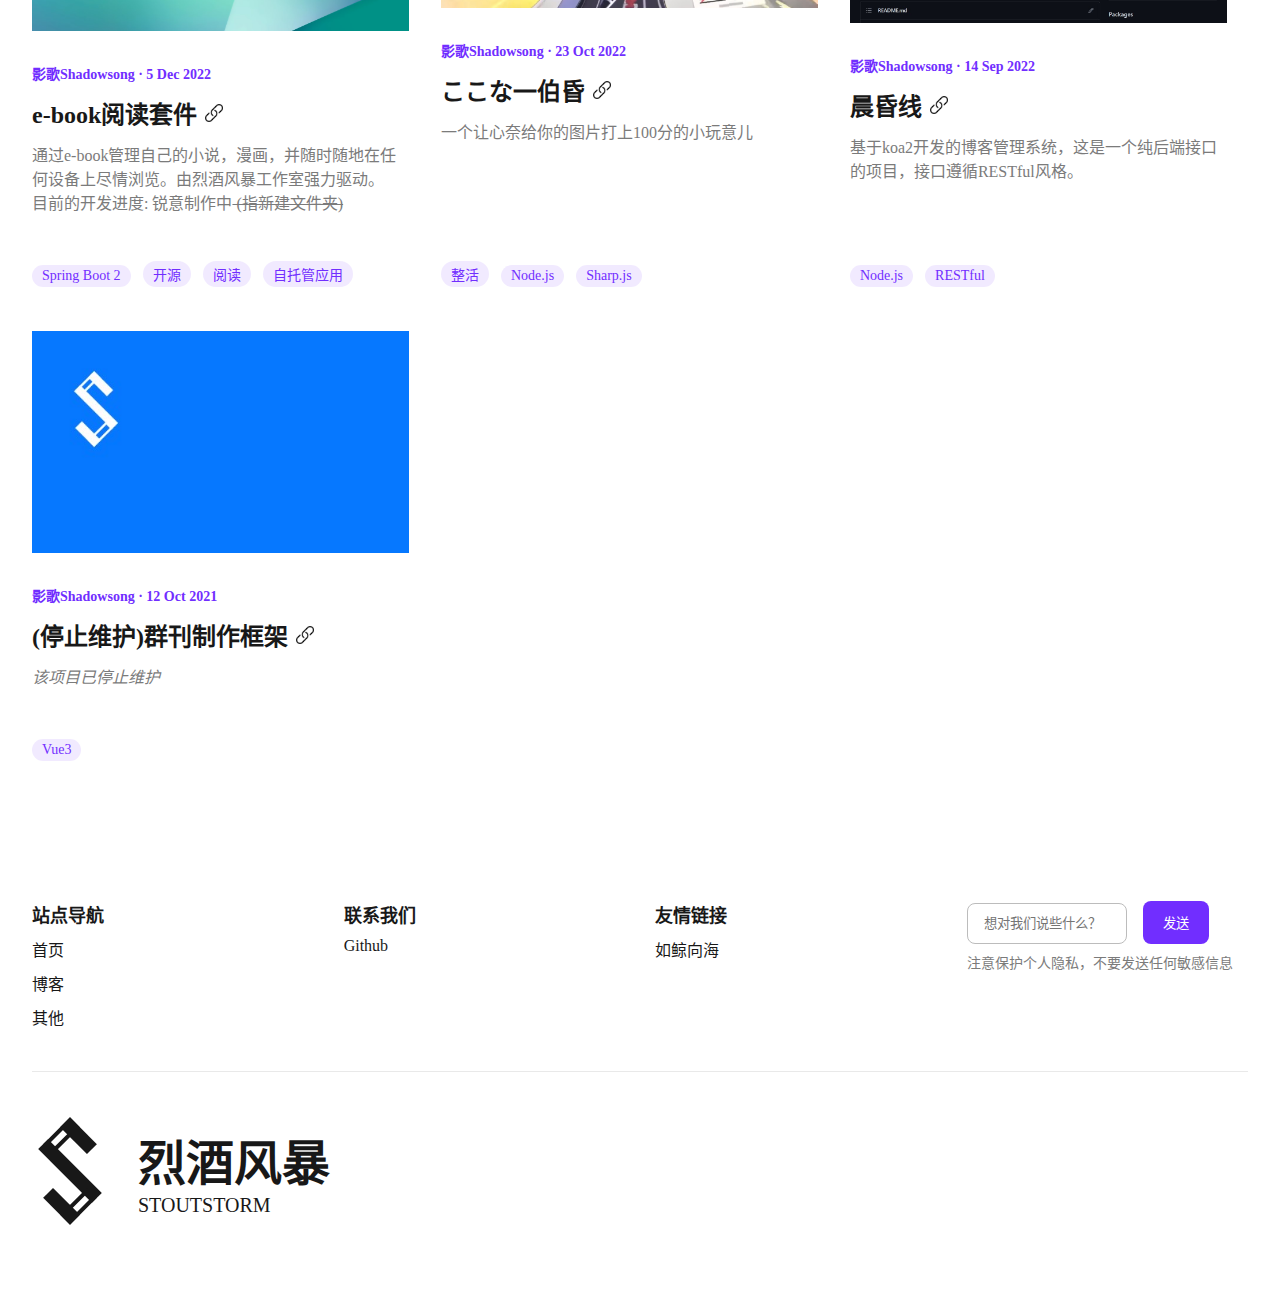
==== commit e2934af3: "update" ====
--- a/index.html
+++ b/index.html
@@ -53,7 +53,7 @@
             <div class="moment-content">
                 <div class="moment-content-focus">
                     <div class="moment-content-focus-img img-hover">
-                        <img src="./public/images/default.jpg" alt="">
+                        <img src="./public/images/default.jpg" alt="cover">
                     </div>
                     <div class="moment-content-focus-date">
                         影歌Shadowsong · 5 Dec 2022
@@ -78,7 +78,7 @@
 
                 <div class="moment-content-other">
                     <div class="moment-content-other-img img-hover">
-                        <img src="./public/images/focus-2.jpg" alt="">
+                        <img src="./public/images/focus-2.jpg" alt="cover">
                     </div>
                     <div class="moment-content-other-info">
                         <div class="moment-content-other-date">
@@ -102,7 +102,7 @@
 
                 <div class="moment-content-other">
                     <div class="moment-content-other-img img-hover">
-                        <img src="./public/images/tl.jpg" alt="">
+                        <img src="./public/images/tl.jpg" alt="cover">
                     </div>
                     <div class="moment-content-other-info">
                         <div class="moment-content-other-date">
@@ -131,7 +131,7 @@
             <div class="project-content">
                 <div class="project-content-item">
                     <div class="project-content-item-img img-hover">
-                        <img src="./public/images/default.jpg" alt="">
+                        <img src="./public/images/default.jpg" alt="cover">
                     </div>
                     <div class="project-content-item-date">
                         影歌Shadowsong · 5 Dec 2022
@@ -155,7 +155,7 @@
                 </div>
                 <div class="project-content-item">
                     <div class="project-content-item-img img-hover">
-                        <img src="./public/images/focus-2.jpg" alt="">
+                        <img src="./public/images/focus-2.jpg" alt="cover">
                     </div>
                     <div class="project-content-item-date">
                         影歌Shadowsong · 23 Oct 2022
@@ -176,7 +176,7 @@
                 </div>
                 <div class="project-content-item">
                     <div class="project-content-item-img img-hover">
-                        <img src="./public/images/tl.jpg" alt="">
+                        <img src="./public/images/tl.jpg" alt="cover">
                     </div>
                     <div class="project-content-item-date">
                         影歌Shadowsong · 14 Sep 2022
@@ -192,6 +192,26 @@
                     <div class="tags">
                         <span class="tag-item">Node.js</span>
                         <span class="tag-item">RESTful</span>
+                    </div>
+                </div>
+
+                <div class="project-content-item">
+                    <div class="project-content-item-img img-hover">
+                        <img src="./public/images/gp.jpg" alt="cover">
+                    </div>
+                    <div class="project-content-item-date">
+                        影歌Shadowsong · 12 Oct 2021
+                    </div>
+                    <a href="https://github.com/zhangao204/qq-group-periodical" target="_blank" class="extra-link">
+                        <h4 class="project-content-item-title">
+                            (停止维护)群刊制作框架
+                        </h4>
+                    </a>
+                    <p class="project-content-item-summary">
+                        <i>该项目已停止维护</i>
+                    </p>
+                    <div class="tags">
+                        <span class="tag-item">Vue3</span>
                     </div>
                 </div>
             </div>
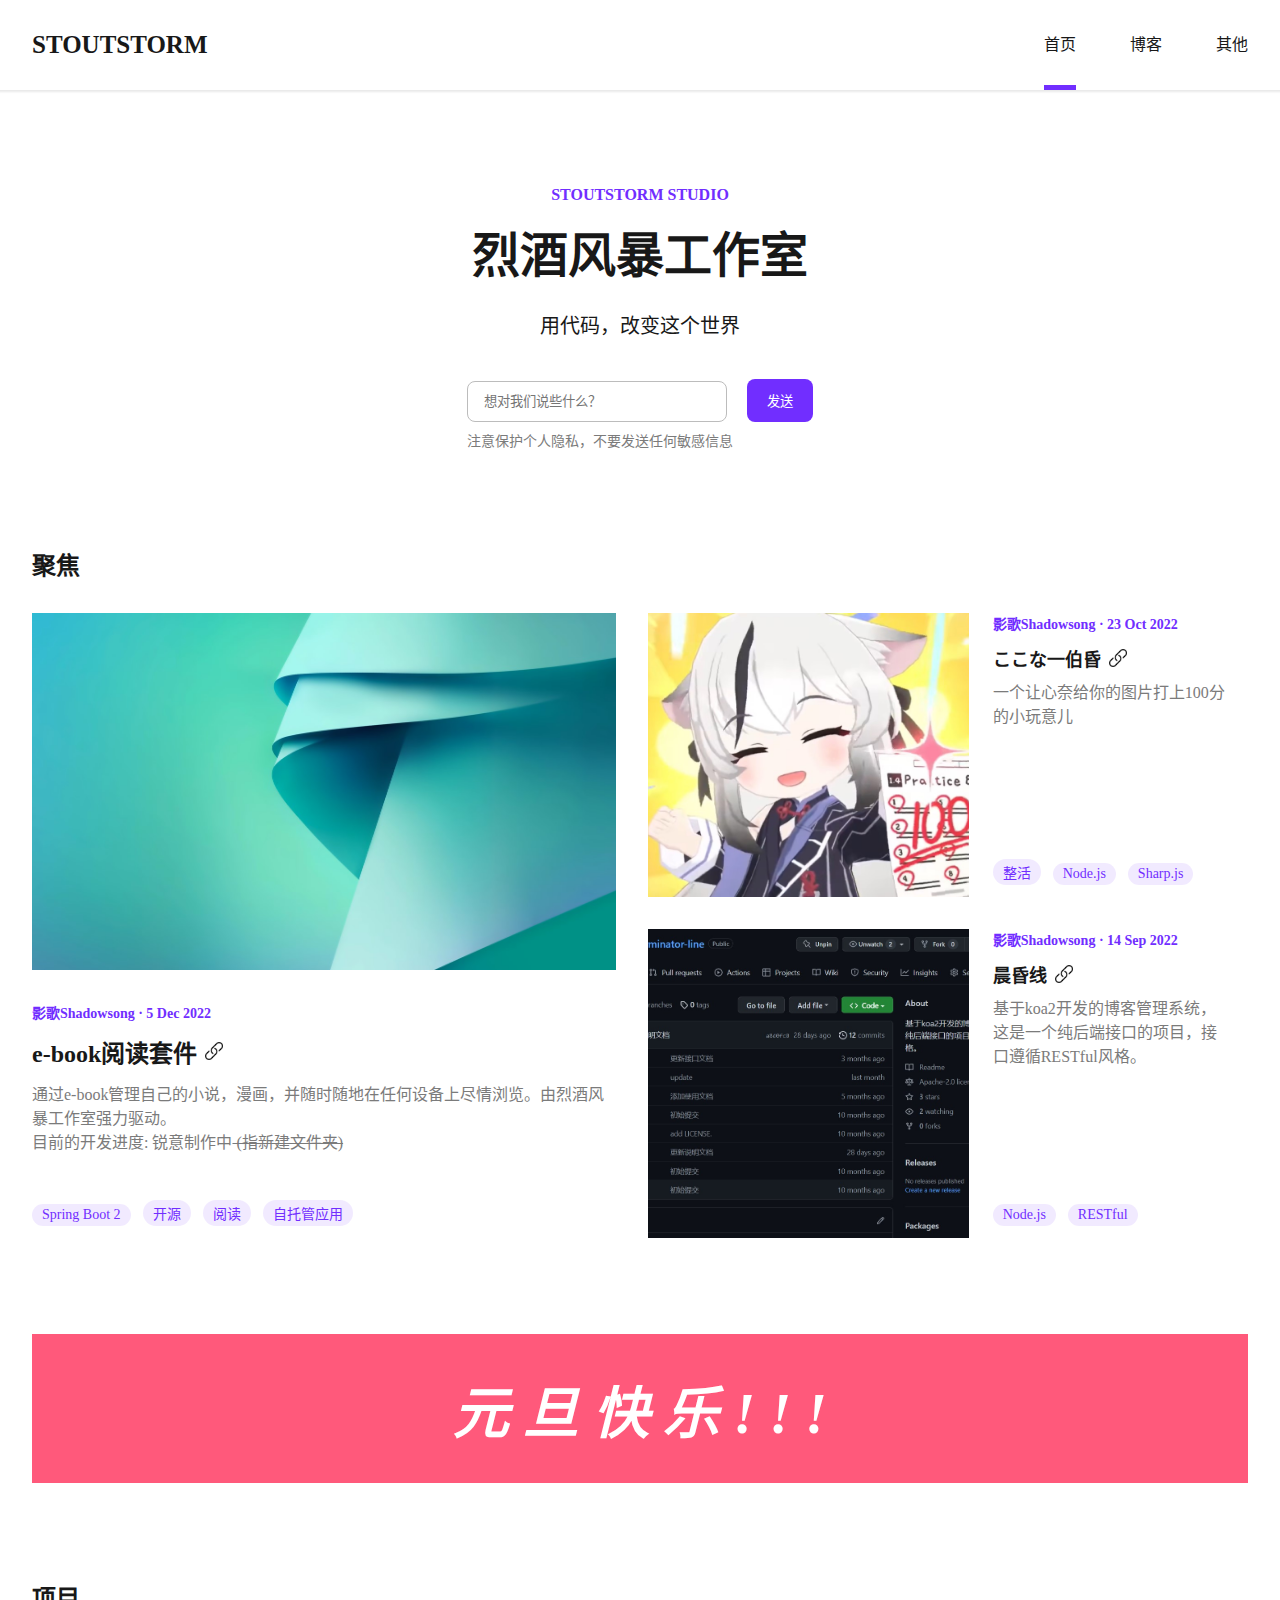
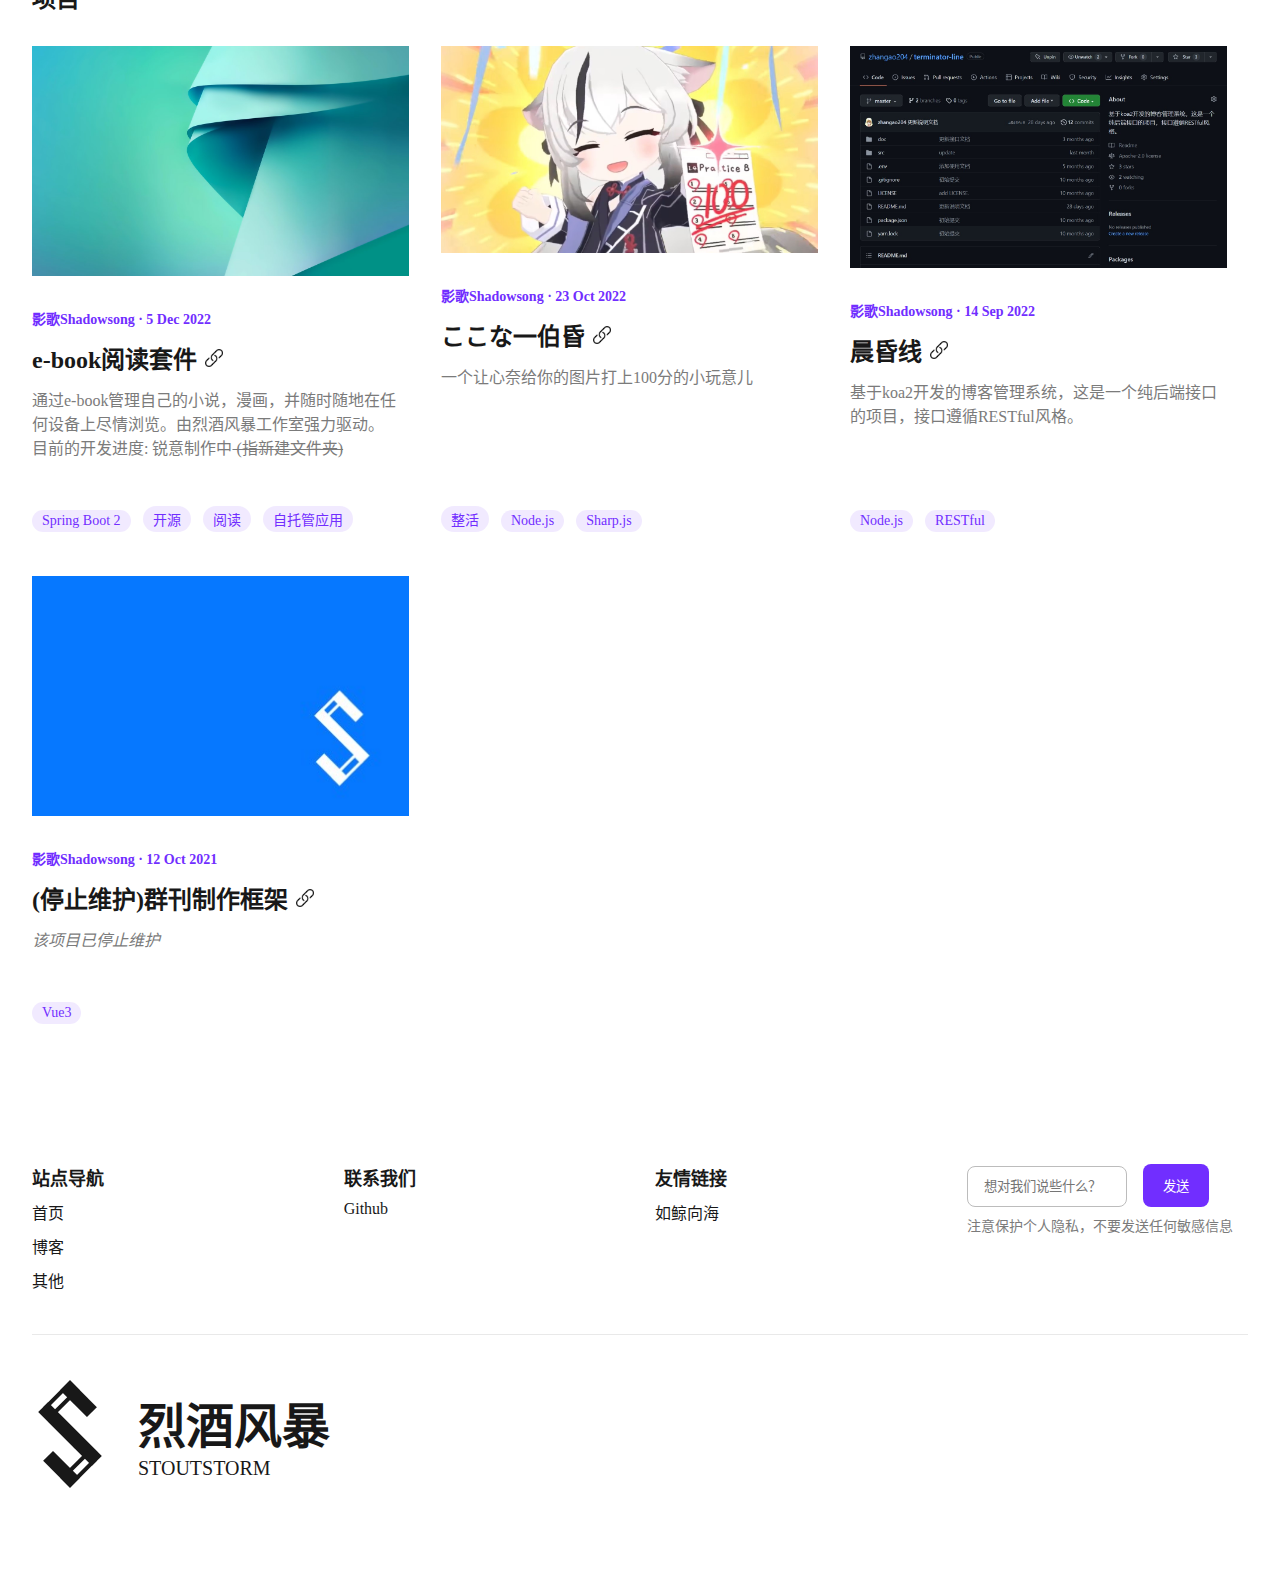
==== commit 28f5c10f: "update" ====
--- a/index.html
+++ b/index.html
@@ -125,6 +125,13 @@
             </div>
         </div>
 
+        <!-- AD -->
+        <div class="ad">
+            <div class="ad-content">
+                <h3><i>元 旦 快 乐 ! ! !</i></h3>
+            </div>
+        </div>
+
         <!-- PROJECT -->
         <div class="project">
             <h3 class="main-content-title">项目</h3>
--- a/css/indexStyle.css
+++ b/css/indexStyle.css
@@ -26,7 +26,6 @@
     font-size: 16px;
     margin-left: 50px;
 }
-
 
 .menu-button {
     display: none;
@@ -180,7 +179,7 @@
 .moment-content {
     display: grid;
     grid-template-columns: repeat(2, 48%);
-    grid-gap: var(--M-box-distances);
+    gap: var(--M-box-distances);
 }
 
 .moment-content-focus {
@@ -284,7 +283,7 @@
 .project-content {
     display: grid;
     grid-template-columns: repeat(3, 31%);
-    grid-gap: var(--M-box-distances);
+    gap: var(--M-box-distances);
 }
 
 .project-content-item {
@@ -336,7 +335,7 @@
 .footer-content-nav {
     display: grid;
     grid-template-columns: repeat(4, 23%);
-    grid-gap: var(--M-box-distances);
+    gap: var(--M-box-distances);
 }
 
 .footer-content-nav-item-title {
--- a/css/ad.css
+++ b/css/ad.css
@@ -0,0 +1,7 @@
+.ad{
+    background-color: #FF597B;
+    color: white;
+    font-size: var(--L-head-font-size);
+    text-align: center;
+    padding: 34px 0;
+}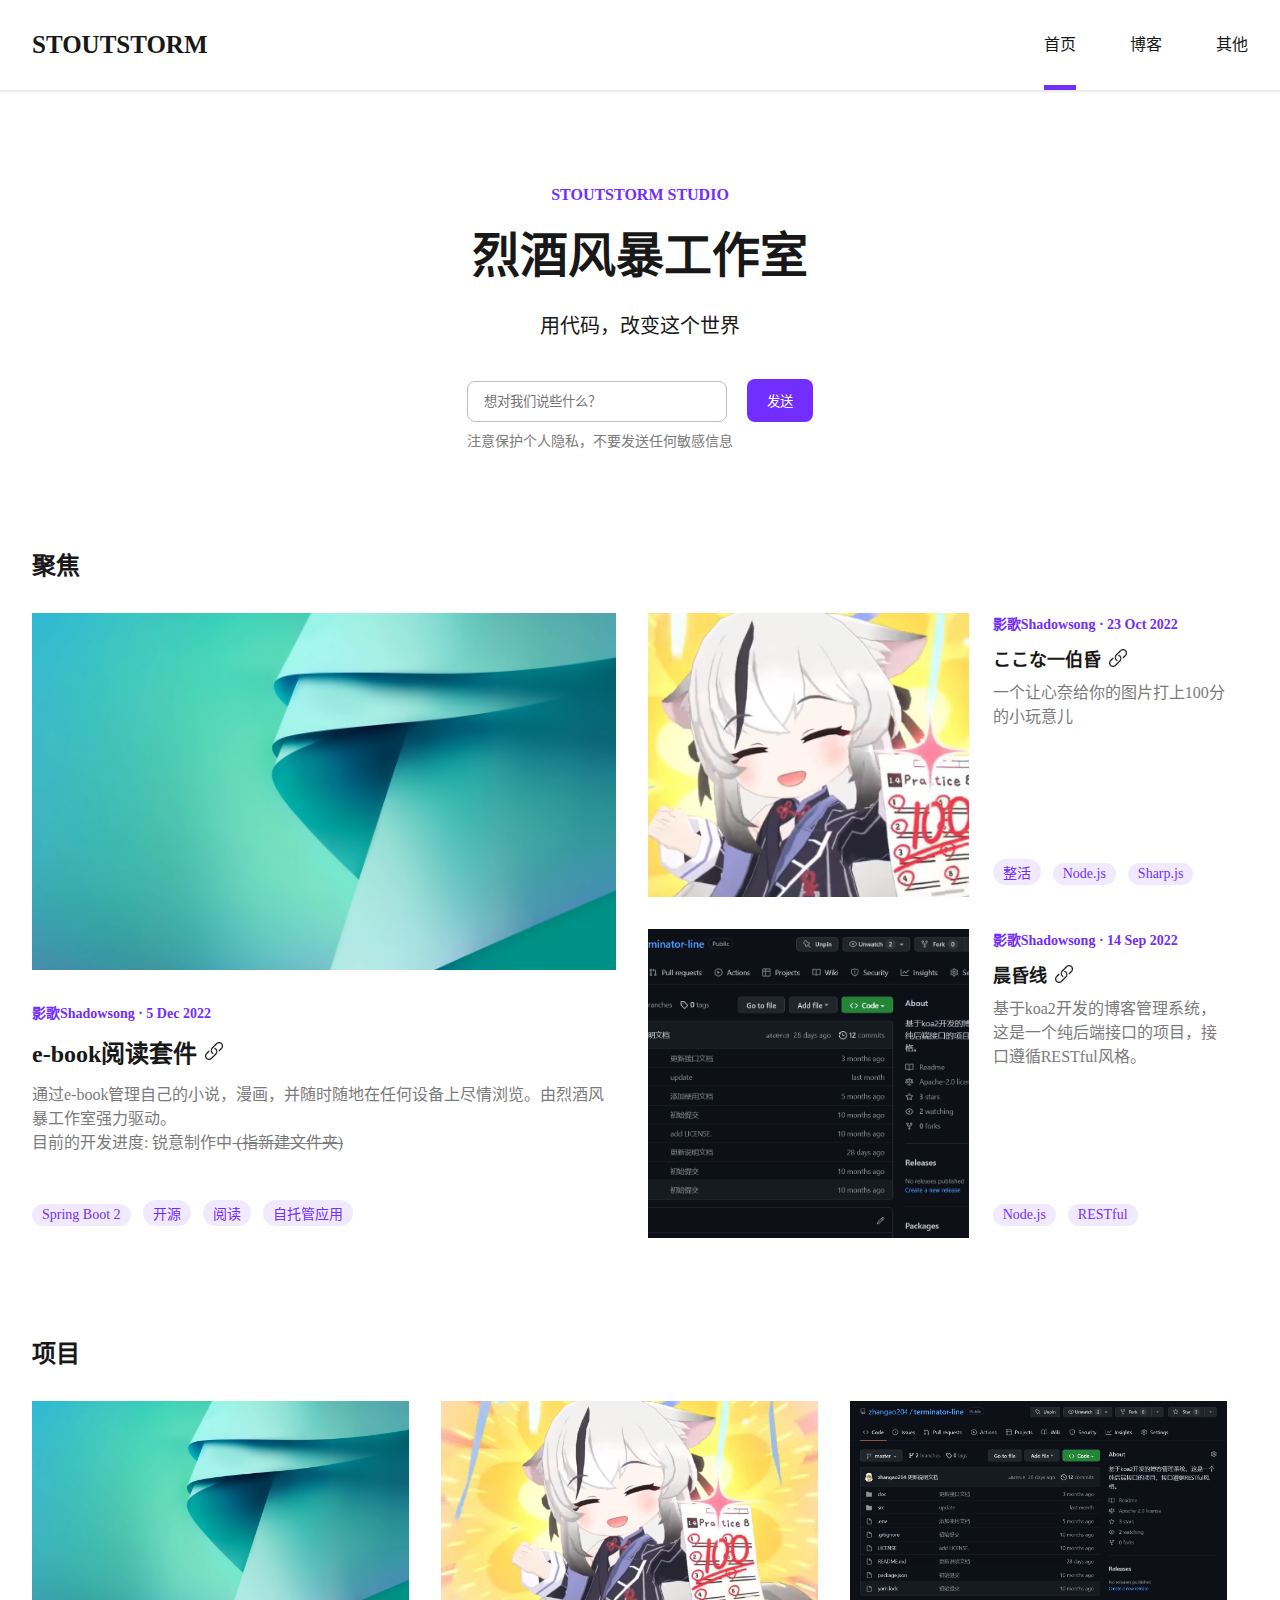
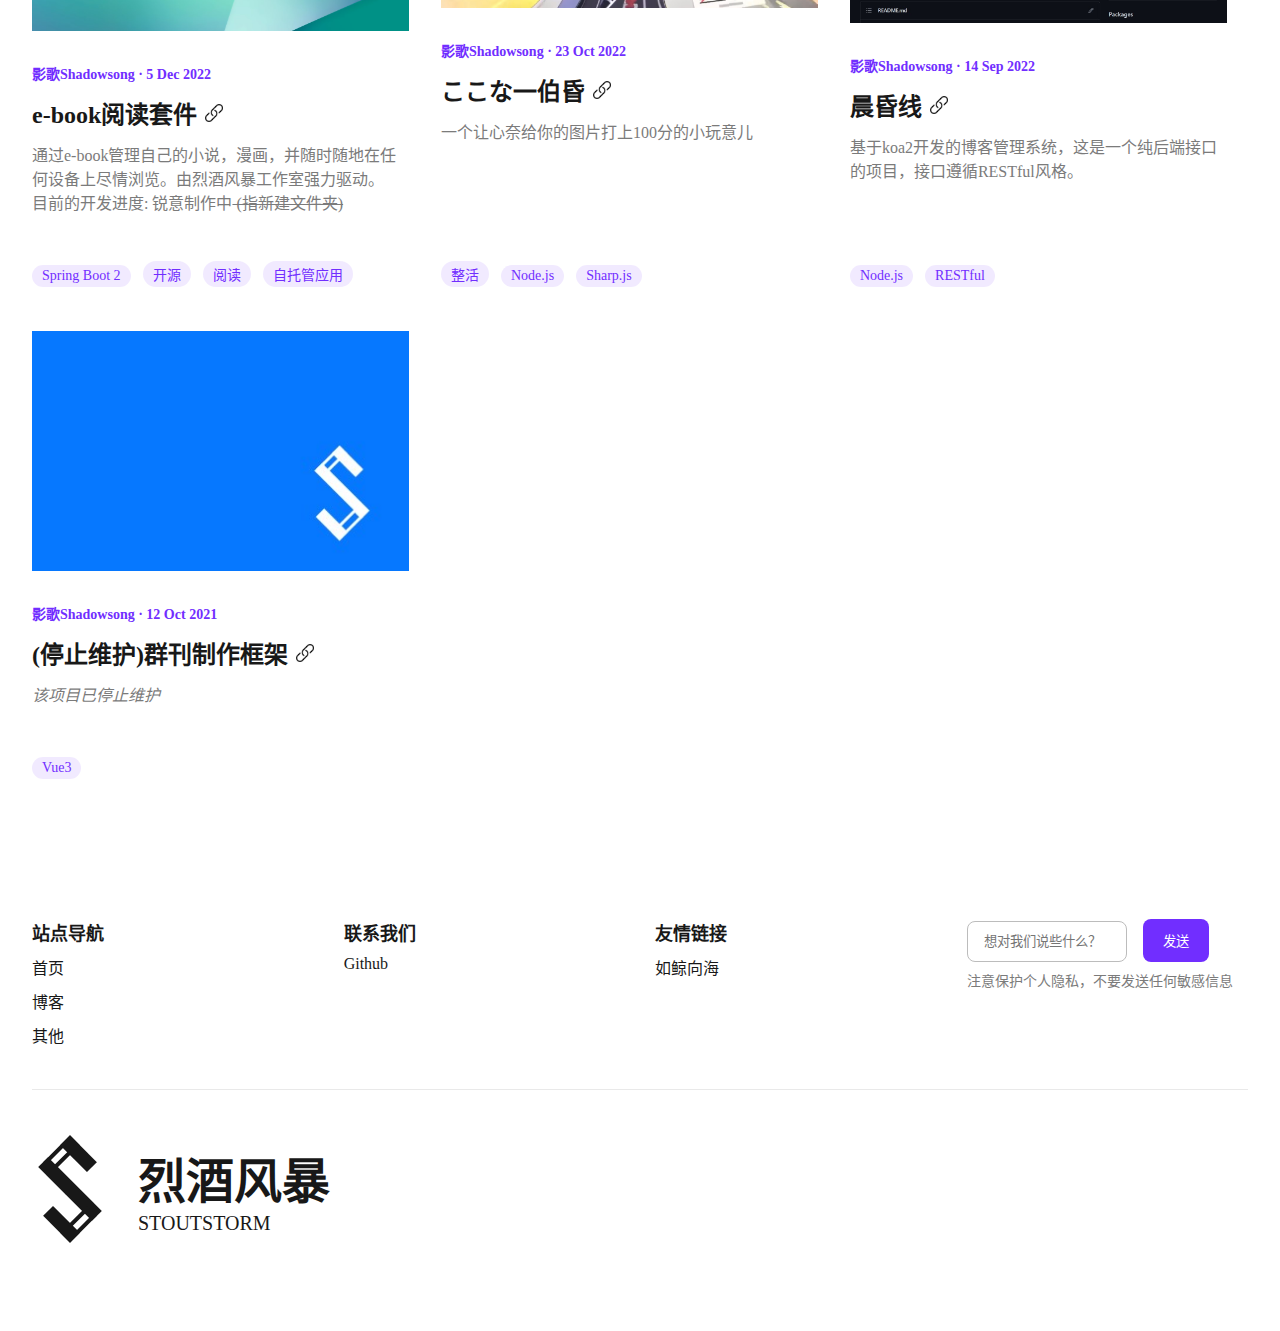
==== commit 938c7cb4: "UPDATE" ====
--- a/index.html
+++ b/index.html
@@ -126,11 +126,6 @@
         </div>
 
         <!-- AD -->
-        <div class="ad">
-            <div class="ad-content">
-                <h3><i>元 旦 快 乐 ! ! !</i></h3>
-            </div>
-        </div>
 
         <!-- PROJECT -->
         <div class="project">
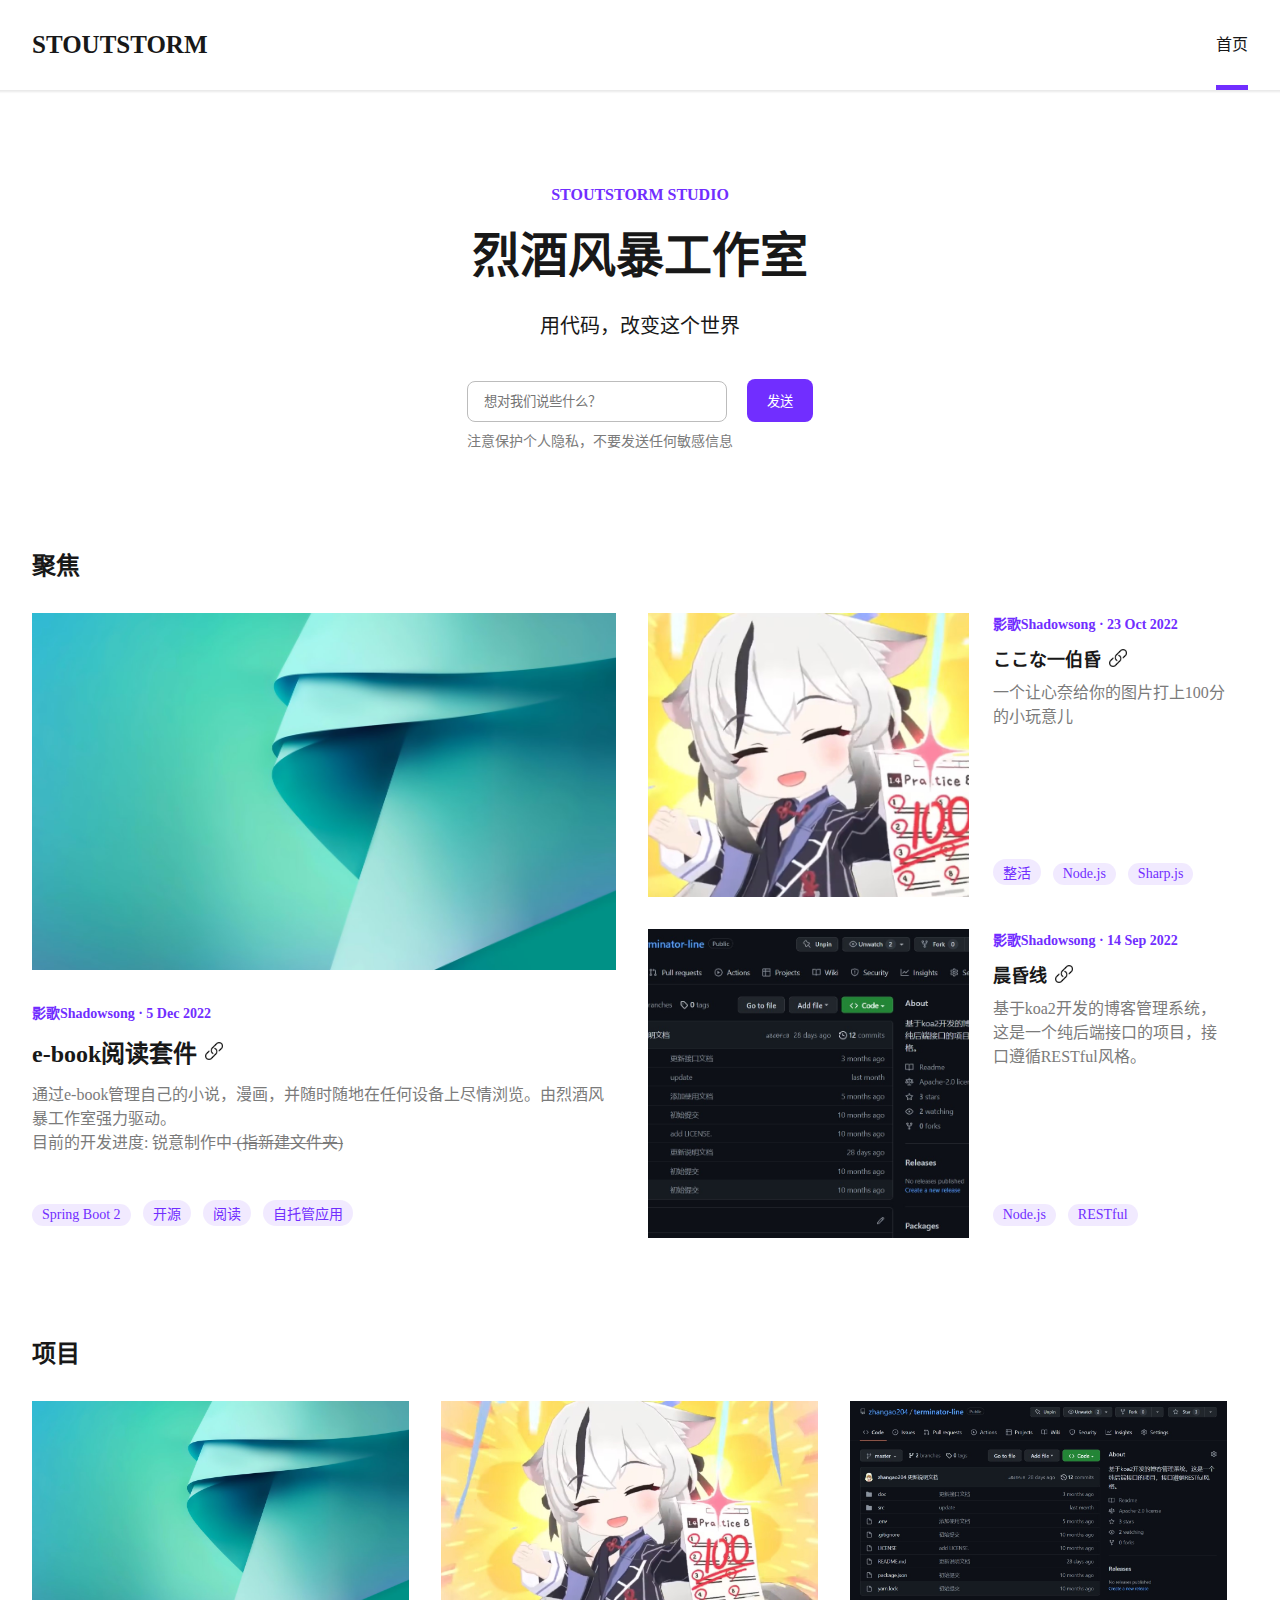
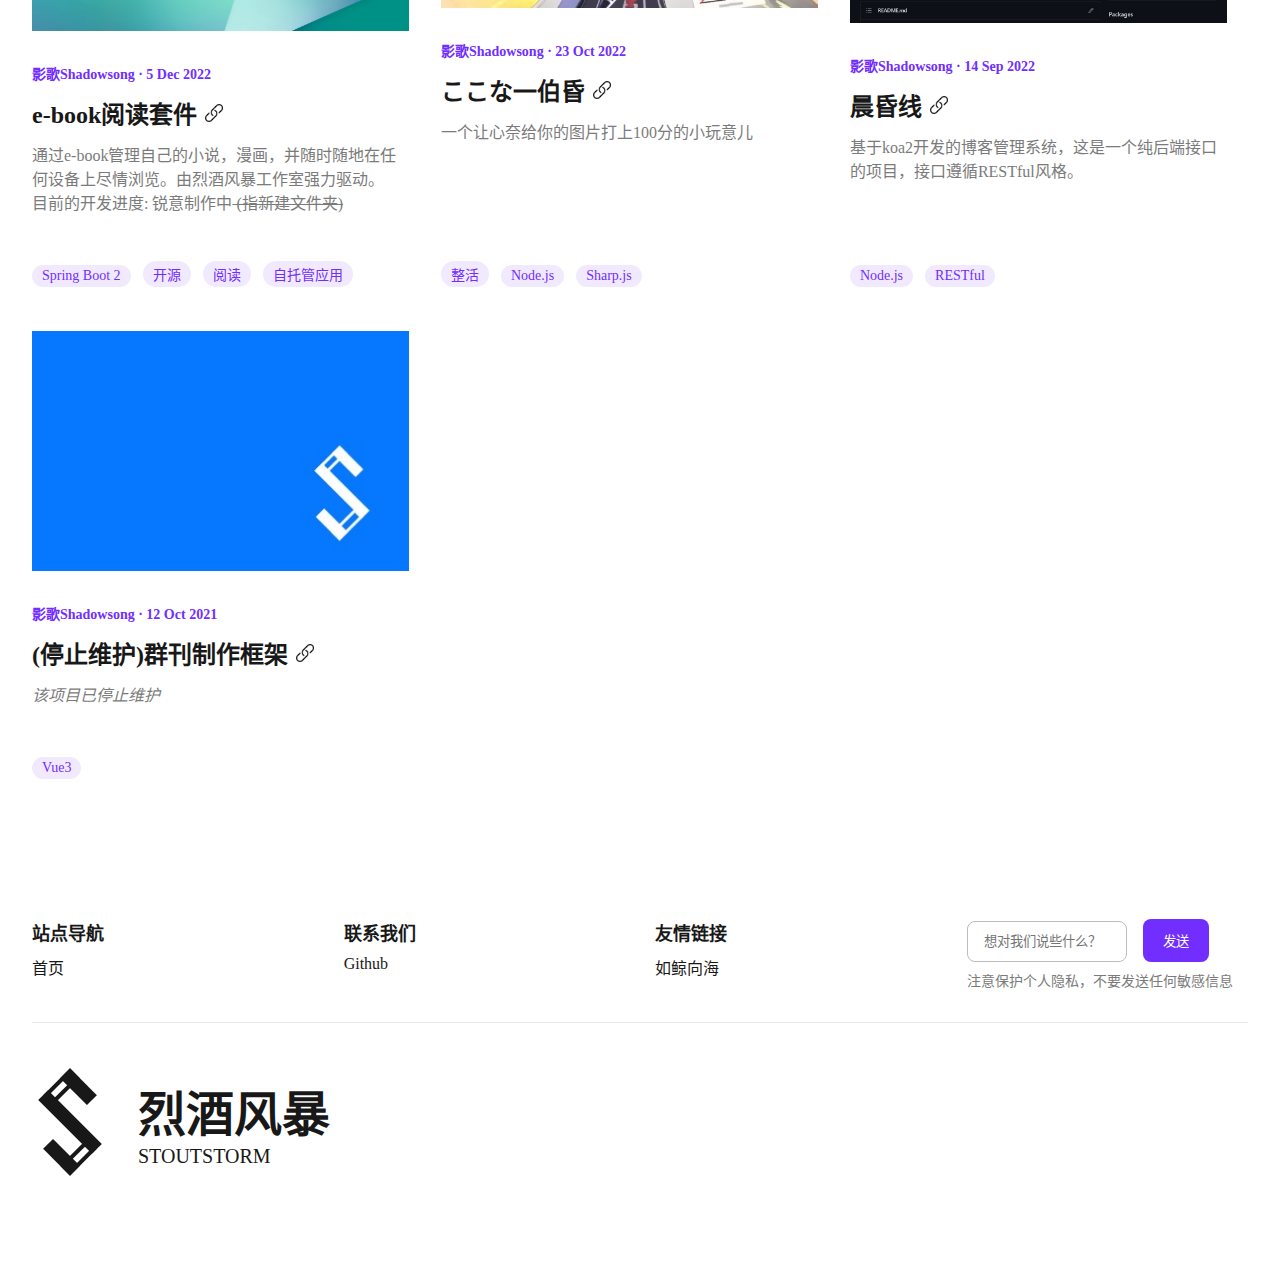
==== commit 84b35c87: "update" ====
--- a/index.html
+++ b/index.html
@@ -22,8 +22,6 @@
             <button class="menu-button" onclick="setMenu()"></button>
             <div class="nav-content-menu">
                 <a class="nav-content-menu-item active" href="#">首页</a>
-                <a class="nav-content-menu-item" href="#">博客</a>
-                <a class="nav-content-menu-item" href="#">其他</a>
             </div>
         </div>
     </nav>
@@ -228,12 +226,6 @@
                         <a href="#" class="footer-content-nav-item-link">
                             首页
                         </a>
-                        <a href="#" class="footer-content-nav-item-link">
-                            博客
-                        </a>
-                        <a href="#" class="footer-content-nav-item-link">
-                            其他
-                        </a>
                     </div>
 
                     <div class="footer-content-nav-item">
